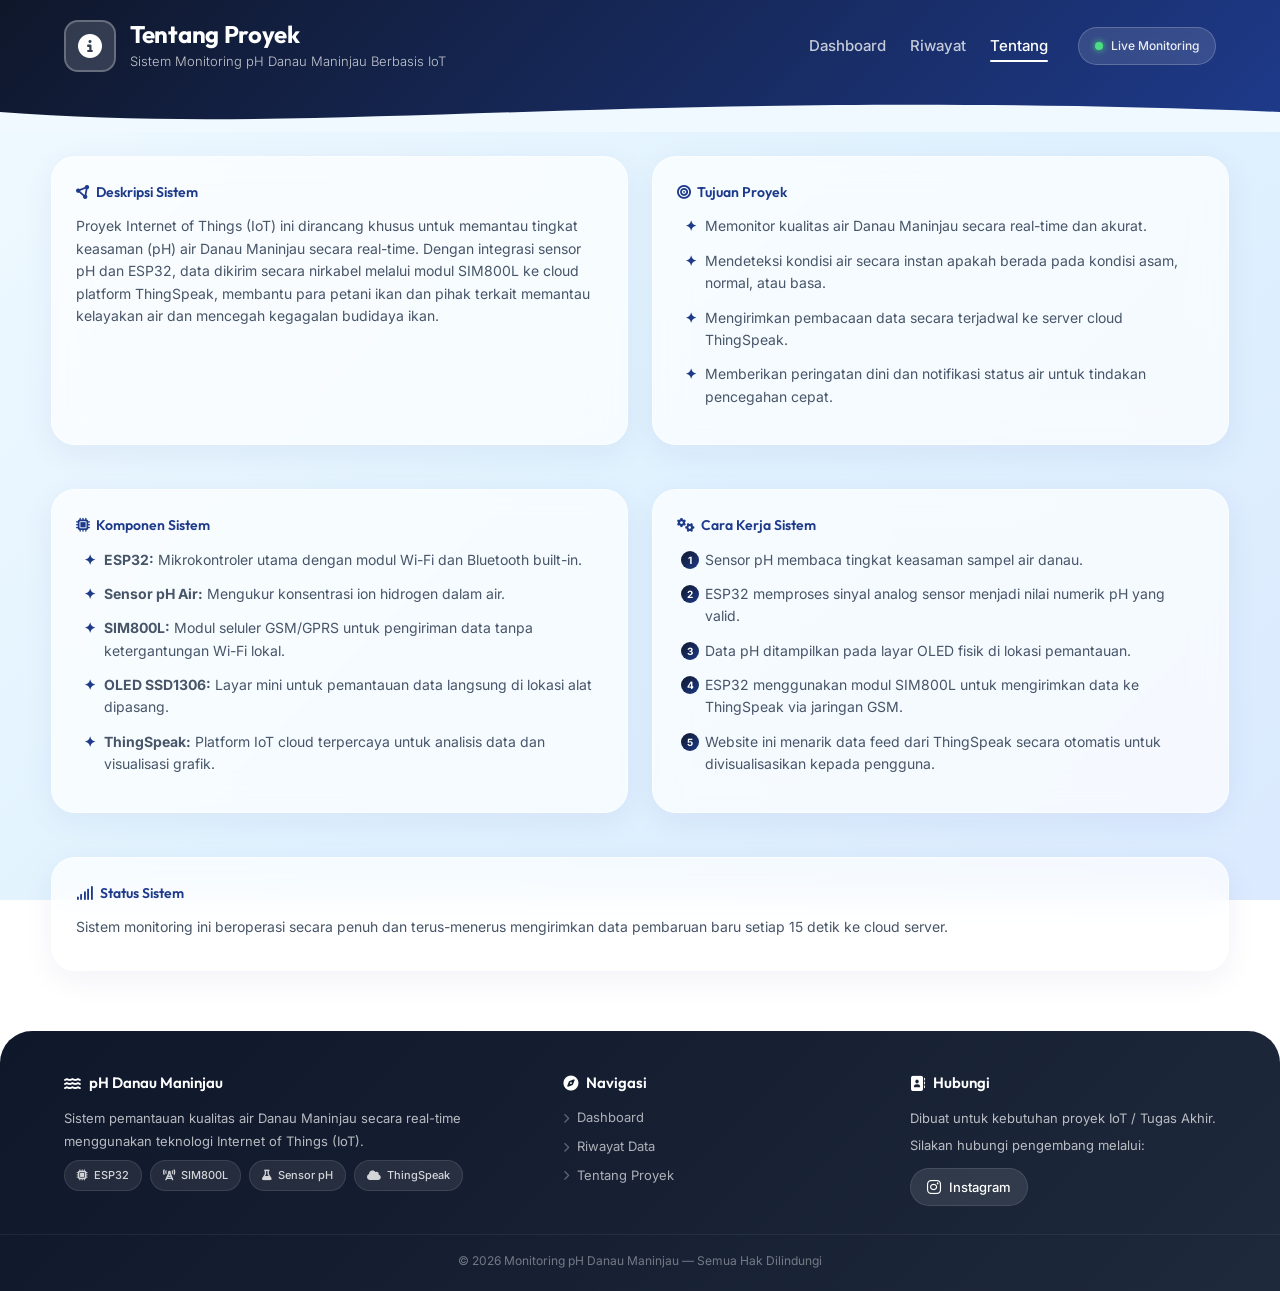
==== pages/about.html @ e3b7f842 "Add files via upload" ====
<!DOCTYPE html>
<html lang="id">

<head>
    <meta charset="UTF-8">
    <meta name="viewport" content="width=device-width, initial-scale=1.0">
    <title>About Project</title>

    <!-- CSS -->
    <link rel="stylesheet" href="../assets/css/style.css">

    <!-- FontAwesome Icons -->
    <link rel="stylesheet" href="https://cdnjs.cloudflare.com/ajax/libs/font-awesome/6.4.0/css/all.min.css">
</head>

<body>

    <!-- HEADER -->
    <header class="header">
        <div class="header-inner">
            <div class="header-brand">
                <div class="header-logo">
                    <i class="fa-solid fa-circle-info"></i>
                </div>
                <div class="header-text">
                    <h1>Tentang Proyek</h1>
                    <p>Sistem Monitoring pH Danau Maninjau Berbasis IoT</p>
                </div>
            </div>
            <nav class="top-nav">
                <a href="../index.html">Dashboard</a>
                <a href="history.html">Riwayat</a>
                <a href="about.html" class="active">Tentang</a>
            </nav>
            <div class="header-badge">
                <span class="pulse-dot"></span>
                Live Monitoring
            </div>
        </div>
        <div class="header-wave">
            <svg viewBox="0 0 1440 40" preserveAspectRatio="none" xmlns="http://www.w3.org/2000/svg">
                <path d="M0,20 C360,45 720,-5 1440,20 L1440,40 L0,40 Z" fill="#f0f9ff"/>
            </svg>
        </div>
    </header>

    <div class="container">

        <div class="about-grid">
            <!-- DESKRIPSI -->
            <div class="card">
                <h3><i class="fa-solid fa-circle-nodes" style="color: var(--primary);"></i> Deskripsi Sistem</h3>
                <p>
                    Proyek Internet of Things (IoT) ini dirancang khusus untuk memantau tingkat keasaman (pH) air Danau Maninjau secara real-time. Dengan integrasi sensor pH dan ESP32, data dikirim secara nirkabel melalui modul SIM800L ke cloud platform ThingSpeak, membantu para petani ikan dan pihak terkait memantau kelayakan air dan mencegah kegagalan budidaya ikan.
                </p>
            </div>

            <!-- TUJUAN -->
            <div class="card">
                <h3><i class="fa-solid fa-bullseye" style="color: var(--primary);"></i> Tujuan Proyek</h3>
                <ul>
                    <li>Memonitor kualitas air Danau Maninjau secara real-time dan akurat.</li>
                    <li>Mendeteksi kondisi air secara instan apakah berada pada kondisi asam, normal, atau basa.</li>
                    <li>Mengirimkan pembacaan data secara terjadwal ke server cloud ThingSpeak.</li>
                    <li>Memberikan peringatan dini dan notifikasi status air untuk tindakan pencegahan cepat.</li>
                </ul>
            </div>

            <!-- KOMPONEN -->
            <div class="card">
                <h3><i class="fa-solid fa-microchip" style="color: var(--primary);"></i> Komponen Sistem</h3>
                <ul>
                    <li><strong>ESP32:</strong> Mikrokontroler utama dengan modul Wi-Fi dan Bluetooth built-in.</li>
                    <li><strong>Sensor pH Air:</strong> Mengukur konsentrasi ion hidrogen dalam air.</li>
                    <li><strong>SIM800L:</strong> Modul seluler GSM/GPRS untuk pengiriman data tanpa ketergantungan Wi-Fi lokal.</li>
                    <li><strong>OLED SSD1306:</strong> Layar mini untuk pemantauan data langsung di lokasi alat dipasang.</li>
                    <li><strong>ThingSpeak:</strong> Platform IoT cloud terpercaya untuk analisis data dan visualisasi grafik.</li>
                </ul>
            </div>

            <!-- CARA KERJA -->
            <div class="card">
                <h3><i class="fa-solid fa-gears" style="color: var(--primary);"></i> Cara Kerja Sistem</h3>
                <ol>
                    <li>Sensor pH membaca tingkat keasaman sampel air danau.</li>
                    <li>ESP32 memproses sinyal analog sensor menjadi nilai numerik pH yang valid.</li>
                    <li>Data pH ditampilkan pada layar OLED fisik di lokasi pemantauan.</li>
                    <li>ESP32 menggunakan modul SIM800L untuk mengirimkan data ke ThingSpeak via jaringan GSM.</li>
                    <li>Website ini menarik data feed dari ThingSpeak secara otomatis untuk divisualisasikan kepada pengguna.</li>
                </ol>
            </div>

            <!-- STATUS -->
            <div class="card">
                <h3><i class="fa-solid fa-signal" style="color: var(--primary);"></i> Status Sistem</h3>
                <p>
                    Sistem monitoring ini beroperasi secara penuh dan terus-menerus mengirimkan data pembaruan baru setiap 15 detik ke cloud server.
                </p>
            </div>
        </div>

    </div>

    <!-- FOOTER -->
    <footer class="footer">
        <div class="footer-content">
            <div class="footer-section">
                <h4><i class="fa-solid fa-water"></i> pH Danau Maninjau</h4>
                <p>Sistem pemantauan kualitas air Danau Maninjau secara real-time menggunakan teknologi Internet of Things (IoT).</p>
                <div class="footer-tech-stack">
                    <span class="footer-tech-tag"><i class="fa-solid fa-microchip"></i> ESP32</span>
                    <span class="footer-tech-tag"><i class="fa-solid fa-tower-cell"></i> SIM800L</span>
                    <span class="footer-tech-tag"><i class="fa-solid fa-flask"></i> Sensor pH</span>
                    <span class="footer-tech-tag"><i class="fa-solid fa-cloud"></i> ThingSpeak</span>
                </div>
            </div>
            <div class="footer-section">
                <h4><i class="fa-solid fa-compass"></i> Navigasi</h4>
                <ul class="footer-links">
                    <li><a href="../index.html"><i class="fa-solid fa-chevron-right"></i> Dashboard</a></li>
                    <li><a href="history.html"><i class="fa-solid fa-chevron-right"></i> Riwayat Data</a></li>
                    <li><a href="about.html"><i class="fa-solid fa-chevron-right"></i> Tentang Proyek</a></li>
                </ul>
            </div>
            <div class="footer-section">
                <h4><i class="fa-solid fa-address-book"></i> Hubungi</h4>
                <p>Dibuat untuk kebutuhan proyek IoT / Tugas Akhir.</p>
                <p>Silakan hubungi pengembang melalui:</p>
                <a href="https://instagram.com/username_anda_disini" target="_blank" class="footer-ig-btn">
                    <i class="fa-brands fa-instagram"></i> Instagram
                </a>
            </div>
        </div>
        <div class="footer-bottom">
            <p>© 2026 Monitoring pH Danau Maninjau — Semua Hak Dilindungi</p>
        </div>
    </footer>

    <!-- FLOATING BOTTOM NAVIGATION BAR -->
    <nav class="bottom-nav">
        <a href="../index.html" class="bottom-nav-item">
            <i class="fa-solid fa-chart-simple"></i>
            <span>Dashboard</span>
        </a>
        <a href="history.html" class="bottom-nav-item">
            <i class="fa-solid fa-clock-rotate-left"></i>
            <span>Riwayat</span>
        </a>
        <a href="about.html" class="bottom-nav-item active">
            <i class="fa-solid fa-circle-info"></i>
            <span>Tentang</span>
        </a>
    </nav>

</body>

</html>
---- assets/css/style.css ----
@import url('https://fonts.googleapis.com/css2?family=Inter:wght@300;400;500;600;700&family=Outfit:wght@400;500;600;700;800&display=swap');

/* ==========================================================================
   DESIGN VARIABLES
   ========================================================================== */
:root {
    --primary: #1e3a8a;
    --primary-gradient: linear-gradient(135deg, #0f172a 0%, #1e3a8a 100%);
    --bg-gradient: linear-gradient(135deg, #f0f9ff 0%, #e0f2fe 50%, #dbeafe 100%);
    --text-main: #0f172a;
    --text-muted: #475569;
    --card-bg: rgba(255, 255, 255, 0.7);
    --card-border: rgba(255, 255, 255, 0.6);
    --card-shadow: 0 8px 32px 0 rgba(31, 38, 135, 0.06);

    --success: #10b981;
    --success-bg: rgba(16, 185, 129, 0.15);
    --success-border: rgba(16, 185, 129, 0.2);
    --success-text: #065f46;

    --warning: #f59e0b;
    --warning-bg: rgba(245, 158, 11, 0.15);
    --warning-border: rgba(245, 158, 11, 0.2);
    --warning-text: #92400e;

    --danger: #ef4444;
    --danger-bg: rgba(239, 68, 68, 0.15);
    --danger-border: rgba(239, 68, 68, 0.2);
    --danger-text: #991b1b;
}

/* ==========================================================================
   RESET & BASE STYLES
   ========================================================================== */
* {
    margin: 0;
    padding: 0;
    box-sizing: border-box;
    font-family: 'Inter', sans-serif;
}

body {
    min-height: 100vh;
    background: var(--bg-gradient);
    background-attachment: fixed;
    color: var(--text-main);
    padding-bottom: 0;
    line-height: 1.6;
}

h1, h2, h3, h4, h5, h6 {
    font-family: 'Outfit', sans-serif;
    font-weight: 700;
}

/* ==========================================================================
   HEADER — MODERN TOPBAR WITH WAVE
   ========================================================================== */
.header {
    background: var(--primary-gradient);
    padding: 0;
    color: white;
    position: relative;
    overflow: hidden;
}

.header-inner {
    display: flex;
    align-items: center;
    gap: 30px;
    padding: 20px 5% 20px 5%;
    position: relative;
    z-index: 2;
}

.header-brand {
    display: flex;
    align-items: center;
    gap: 14px;
    margin-right: auto;
}

.header-logo {
    width: 48px;
    height: 48px;
    background: rgba(255, 255, 255, 0.15);
    border: 2px solid rgba(255, 255, 255, 0.25);
    border-radius: 14px;
    display: flex;
    align-items: center;
    justify-content: center;
    font-size: 22px;
    flex-shrink: 0;
    backdrop-filter: blur(8px);
}

.header-text h1 {
    font-family: 'Outfit', sans-serif;
    font-size: 20px;
    font-weight: 700;
    letter-spacing: -0.3px;
    margin: 0;
    line-height: 1.2;
}

.header-text p {
    font-size: 12px;
    opacity: 0.75;
    font-weight: 300;
    margin: 2px 0 0 0;
}

.header-badge {
    display: none;
    align-items: center;
    gap: 8px;
    background: rgba(255, 255, 255, 0.12);
    border: 1px solid rgba(255, 255, 255, 0.2);
    backdrop-filter: blur(8px);
    padding: 8px 16px;
    border-radius: 30px;
    font-size: 12px;
    font-weight: 500;
    color: rgba(255, 255, 255, 0.9);
}

.header-badge .pulse-dot {
    width: 8px;
    height: 8px;
    background: #4ade80;
    border-radius: 50%;
    animation: pulse 2s ease-in-out infinite;
    box-shadow: 0 0 6px #4ade80;
}

@keyframes pulse {
    0%, 100% { opacity: 1; transform: scale(1); }
    50% { opacity: 0.5; transform: scale(0.8); }
}

/* Wave bottom decoration */
.header-wave {
    display: block;
    width: 100%;
    height: 40px;
    position: relative;
    z-index: 1;
}

.header-wave svg {
    display: block;
    width: 100%;
    height: 100%;
}

/* ==========================================================================
   CONTAINER
   ========================================================================== */
.container {
    width: 92%;
    max-width: 1200px;
    margin: 20px auto 40px auto;
    position: relative;
    z-index: 10;
}

/* ==========================================================================
   CARDS & CONTAINERS (GLASSMORPHISM)
   ========================================================================== */
.card,
.chart-container,
.table-container {
    background: var(--card-bg);
    backdrop-filter: blur(16px);
    -webkit-backdrop-filter: blur(16px);
    border: 1px solid var(--card-border);
    border-radius: 20px; /* slightly smaller radius */
    padding: 16px; /* Reduced padding for mobile */
    box-shadow: var(--card-shadow);
    transition: all 0.3s cubic-bezier(0.4, 0, 0.2, 1);
    margin-bottom: 20px;
}

.card:hover {
    transform: translateY(-4px);
    box-shadow: 0 12px 40px 0 rgba(31, 38, 135, 0.1);
    border-color: rgba(255, 255, 255, 0.8);
}

.card h3,
.chart-container h3,
.table-container h3 {
    font-family: 'Outfit', sans-serif;
    color: var(--primary);
    font-size: 14px; /* Reduced for 2-column mobile view */
    font-weight: 600;
    margin-bottom: 12px;
    display: flex;
    align-items: center;
    gap: 6px;
}

/* ==========================================================================
   GRID SYSTEM (MOBILE: 2 COLUMNS)
   ========================================================================== */
.grid {
    display: grid;
    grid-template-columns: repeat(2, 1fr);
    gap: 12px;
    margin-bottom: 20px;
}

/* ==========================================================================
   MONITORING STATS
   ========================================================================== */
.ph-value {
    font-family: 'Outfit', sans-serif;
    font-size: 42px; /* Reduced for mobile */
    text-align: center;
    font-weight: 800;
    background: var(--primary-gradient);
    -webkit-background-clip: text;
    -webkit-text-fill-color: transparent;
    margin: 4px 0;
    filter: drop-shadow(0 2px 8px rgba(2, 132, 199, 0.1));
}

.status {
    text-align: center;
    font-size: 18px; /* Reduced for mobile */
    font-family: 'Outfit', sans-serif;
    font-weight: 800;
    padding: 8px;
    border-radius: 12px;
    margin: 4px 0;
    letter-spacing: 1px;
    box-shadow: inset 0 2px 4px rgba(0, 0, 0, 0.05);
}

.status.aman {
    background: var(--success-bg);
    color: var(--success);
    border: 1px solid var(--success-border);
}

.status.waspada {
    background: var(--warning-bg);
    color: var(--warning);
    border: 1px solid var(--warning-border);
}

.status.bahaya {
    background: var(--danger-bg);
    color: var(--danger);
    border: 1px solid var(--danger-border);
}

.info-box {
    text-align: center;
    padding: 8px 0;
}

.info-box p {
    font-size: 13px; /* Reduced for mobile */
    font-weight: 600;
    color: var(--text-main);
}

/* ==========================================================================
   ALERT BOX
   ========================================================================== */
.alert {
    padding: 14px 20px;
    border-radius: 16px;
    margin-bottom: 20px;
    font-size: 14px;
    font-weight: 600;
    display: flex;
    align-items: center;
    gap: 10px;
    animation: slideIn 0.5s ease-out;
}

@keyframes slideIn {
    from { transform: translateY(-10px); opacity: 0; }
    to { transform: translateY(0); opacity: 1; }
}

.alert-success {
    background: var(--success-bg);
    color: var(--success-text);
    border: 1px solid var(--success-border);
}

.alert-warning {
    background: var(--warning-bg);
    color: var(--warning-text);
    border: 1px solid var(--warning-border);
}

.alert-danger {
    background: var(--danger-bg);
    color: var(--danger-text);
    border: 1px solid var(--danger-border);
}

/* ==========================================================================
   CHART — NO absolute positioning, use proper flow layout
   ========================================================================== */
.chart-container {
    position: relative;
    width: 100%;
    overflow: hidden;
}

.chart-wrapper {
    position: relative;
    width: 100%;
    height: 280px;
}

.chart-wrapper canvas {
    display: block;
    width: 100% !important;
    height: 100% !important;
}

/* ==========================================================================
   TABLE
   ========================================================================== */
.table-container {
    overflow-x: auto;
    -webkit-overflow-scrolling: touch;
}

table {
    width: 100%;
    border-collapse: separate;
    border-spacing: 0;
    margin-top: 10px;
}

th {
    background: rgba(2, 132, 199, 0.08);
    color: var(--primary);
    font-family: 'Outfit', sans-serif;
    font-weight: 600;
    font-size: 13px;
    padding: 12px 14px;
    text-align: center;
    border-bottom: 2px solid rgba(2, 132, 199, 0.15);
    white-space: nowrap;
}

th:first-child { border-top-left-radius: 12px; border-bottom-left-radius: 12px; }
th:last-child { border-top-right-radius: 12px; border-bottom-right-radius: 12px; }

td {
    padding: 12px 14px;
    text-align: center;
    font-size: 13px;
    color: var(--text-main);
    border-bottom: 1px solid rgba(0, 0, 0, 0.04);
}

tbody tr {
    transition: background 0.2s;
}

tbody tr:hover {
    background: rgba(2, 132, 199, 0.04);
}

tbody tr:last-child td {
    border-bottom: none;
}

/* ==========================================================================
   BADGES (STATUS IN TABLE)
   ========================================================================== */
.badge {
    display: inline-flex;
    align-items: center;
    justify-content: center;
    padding: 5px 12px;
    border-radius: 20px;
    font-size: 11px;
    font-weight: 700;
    letter-spacing: 0.5px;
}

.badge-aman {
    background: var(--success);
    color: white;
    box-shadow: 0 4px 10px rgba(16, 185, 129, 0.2);
}

.badge-waspada {
    background: var(--warning);
    color: white;
    box-shadow: 0 4px 10px rgba(245, 158, 11, 0.2);
}

.badge-bahaya {
    background: var(--danger);
    color: white;
    box-shadow: 0 4px 10px rgba(239, 68, 68, 0.2);
}

/* ==========================================================================
   ABOUT PAGE LIST, STYLING & GRID
   ========================================================================== */
.about-grid {
    display: flex;
    flex-direction: column;
    gap: 16px;
}

.card p {
    font-size: 14px;
    color: var(--text-muted);
    margin-bottom: 8px;
}

.card ul, .card ol {
    list-style: none;
    margin-top: 10px;
}

.card ul li, .card ol li {
    position: relative;
    padding-left: 28px;
    margin-bottom: 12px;
    font-size: 14px;
    color: var(--text-muted);
}

.card ul li::before {
    content: '✦';
    position: absolute;
    left: 8px;
    color: var(--primary);
    font-weight: bold;
}

.card ol {
    counter-reset: my-counter;
}

.card ol li::before {
    counter-increment: my-counter;
    content: counter(my-counter);
    position: absolute;
    left: 4px;
    top: 2px;
    width: 18px;
    height: 18px;
    background: var(--primary-gradient);
    color: white;
    border-radius: 50%;
    font-size: 10px;
    font-weight: bold;
    display: flex;
    align-items: center;
    justify-content: center;
}

/* ==========================================================================
   BOTTOM NAVIGATION BAR (MOBILE DOCK)
   ========================================================================== */
/* Hide top-nav on mobile by default */
.top-nav {
    display: none;
}

.bottom-nav {
    position: fixed;
    bottom: 12px;
    left: 50%;
    transform: translateX(-50%);
    width: 92%;
    max-width: 420px;
    height: 64px;
    background: rgba(255, 255, 255, 0.88);
    backdrop-filter: blur(20px) saturate(180%);
    -webkit-backdrop-filter: blur(20px) saturate(180%);
    border: 1px solid rgba(255, 255, 255, 0.5);
    border-radius: 32px;
    display: flex;
    justify-content: space-around;
    align-items: center;
    z-index: 1000;
    box-shadow: 0 8px 30px rgba(15, 23, 42, 0.12);
    padding: 0 8px;
}

.bottom-nav-item {
    display: flex;
    flex-direction: column;
    align-items: center;
    justify-content: center;
    text-decoration: none;
    color: var(--text-muted);
    font-size: 10px;
    font-weight: 500;
    transition: all 0.2s ease;
    width: 60px;
    height: 100%;
    border-radius: 20px;
    gap: 3px;
}

.bottom-nav-item i {
    font-size: 18px;
    transition: transform 0.2s ease;
}

.bottom-nav-item:hover { color: var(--primary); }
.bottom-nav-item:hover i { transform: translateY(-2px); }
.bottom-nav-item.active { color: var(--primary); font-weight: 700; }
.bottom-nav-item.active i { transform: scale(1.1); }

/* ==========================================================================
   FOOTER — RICH MULTI-SECTION
   ========================================================================== */
.footer {
    background: linear-gradient(135deg, #0f172a 0%, #1e293b 100%);
    color: rgba(255, 255, 255, 0.7);
    margin-top: 40px;
    border-radius: 24px 24px 0 0;
    overflow: hidden;
    padding-bottom: 90px; /* Extends dark background behind mobile bottom nav */
}

.footer-wave {
    display: block;
    width: 100%;
    height: 30px;
}

.footer-wave svg {
    display: block;
    width: 100%;
    height: 100%;
}

.footer-content {
    display: grid;
    grid-template-columns: 1fr;
    gap: 24px;
    padding: 30px 5% 20px 5%;
}

.footer-section h4 {
    font-family: 'Outfit', sans-serif;
    color: white;
    font-size: 15px;
    font-weight: 600;
    margin-bottom: 12px;
    display: flex;
    align-items: center;
    gap: 8px;
}

.footer-section p {
    font-size: 13px;
    line-height: 1.7;
    margin-bottom: 6px;
}

.footer-tech-stack {
    display: flex;
    flex-wrap: wrap;
    gap: 8px;
    margin-top: 8px;
}

.footer-tech-tag {
    display: inline-flex;
    align-items: center;
    gap: 6px;
    background: rgba(255, 255, 255, 0.08);
    border: 1px solid rgba(255, 255, 255, 0.1);
    padding: 6px 12px;
    border-radius: 20px;
    font-size: 11px;
    font-weight: 500;
    color: rgba(255, 255, 255, 0.8);
    transition: all 0.2s;
}

.footer-tech-tag:hover {
    background: rgba(255, 255, 255, 0.15);
    transform: translateY(-1px);
}

.footer-links {
    list-style: none;
    margin: 0;
    padding: 0;
}

.footer-links li {
    margin-bottom: 8px;
    padding-left: 0;
}

.footer-links li::before {
    display: none;
}

.footer-links a {
    color: rgba(255, 255, 255, 0.65);
    text-decoration: none;
    font-size: 13px;
    display: flex;
    align-items: center;
    gap: 8px;
    transition: all 0.2s;
}

.footer-links a:hover {
    color: white;
    transform: translateX(4px);
}

.footer-links a i {
    font-size: 10px;
    opacity: 0.5;
}

.footer-bottom {
    text-align: center;
    padding: 16px 5%;
    border-top: 1px solid rgba(255, 255, 255, 0.06);
    font-size: 12px;
    color: rgba(255, 255, 255, 0.4);
}

.footer-bottom a {
    color: rgba(255, 255, 255, 0.6);
    text-decoration: none;
}

.footer p {
    margin-bottom: 4px;
}

.footer-ig-btn {
    display: inline-flex;
    align-items: center;
    gap: 8px;
    background: rgba(255, 255, 255, 0.1);
    color: white;
    text-decoration: none;
    padding: 8px 16px;
    border-radius: 20px;
    margin-top: 8px;
    font-size: 13px;
    font-weight: 500;
    transition: all 0.2s;
    border: 1px solid rgba(255, 255, 255, 0.1);
}

.footer-ig-btn:hover {
    background: linear-gradient(45deg, #f09433 0%, #e6683c 25%, #dc2743 50%, #cc2366 75%, #bc1888 100%);
    border-color: transparent;
    transform: translateY(-2px);
    box-shadow: 0 4px 12px rgba(220, 39, 67, 0.3);
}

.footer-ig-btn i {
    font-size: 16px;
}

/* ==========================================================================
   DASHBOARD SPLIT LAYOUT (SCOPED TO DASHBOARD PAGES ONLY)
   ========================================================================== */
.dashboard-layout {
    display: flex;
    flex-direction: column;
    gap: 0;
}

.dashboard-sidebar {
    width: 100%;
}

.dashboard-main {
    width: 100%;
}

/* ==========================================================================

   ██████  ███████ ███████ ██   ██ ████████  ██████  ██████
   ██   ██ ██      ██      ██  ██     ██    ██    ██ ██   ██
   ██   ██ █████   ███████ █████      ██    ██    ██ ██████
   ██   ██ ██           ██ ██  ██     ██    ██    ██ ██
   ██████  ███████ ███████ ██   ██    ██     ██████  ██

   DESKTOP LAYOUT (≥ 1024px)
   ========================================================================== */
@media (min-width: 1024px) {
    body {
        padding-bottom: 0; /* Remove padding so footer touches the bottom */
    }

    /* ------------------------------------------------------------------
       HEADER: DESKTOP ENHANCEMENTS
       ------------------------------------------------------------------ */
    .header-text h1 {
        font-size: 24px;
    }

    .header-text p {
        font-size: 13px;
    }

    .header-logo {
        width: 52px;
        height: 52px;
        font-size: 24px;
    }

    .header-badge {
        display: flex;
    }

    /* ------------------------------------------------------------------
       TOP NAVIGATION BAR (DESKTOP ONLY)
       ------------------------------------------------------------------ */
    /* Hide the mobile bottom nav */
    .bottom-nav {
        display: none !important;
    }

    /* Style the new top nav inside the header */
    .top-nav {
        display: flex;
        align-items: center;
        gap: 24px;
    }

    .top-nav a {
        text-decoration: none;
        color: rgba(255, 255, 255, 0.75);
        font-size: 15px;
        font-weight: 500;
        padding: 4px 0;
        position: relative;
        transition: color 0.3s ease;
    }

    .top-nav a::after {
        content: '';
        position: absolute;
        bottom: 0;
        left: 0;
        width: 0%;
        height: 2px;
        background: white;
        transition: width 0.3s ease;
        border-radius: 2px;
    }

    .top-nav a:hover, .top-nav a.active {
        color: white;
    }

    .top-nav a:hover::after, .top-nav a.active::after {
        width: 100%;
    }

    /* ------------------------------------------------------------------
       CONTAINER WIDENS ON DESKTOP
       ------------------------------------------------------------------ */
    .container {
        max-width: 1300px;
        margin-top: 24px;
    }

    /* ------------------------------------------------------------------
       DASHBOARD STACKED LAYOUT: 2x2 GRID ON TOP, CHART BELOW
       ------------------------------------------------------------------ */
    .dashboard-layout {
        display: flex;
        flex-direction: column;
        gap: 24px;
        margin-bottom: 24px;
    }

    /* Sidebar: 4 cards arranged in a 2x2 grid */
    .dashboard-sidebar .grid {
        display: grid;
        grid-template-columns: repeat(2, 1fr);
        gap: 24px;
        margin-bottom: 0;
    }

    .dashboard-sidebar .card {
        margin-bottom: 0;
        padding: 24px;
    }

    .dashboard-sidebar .ph-value {
        font-size: 56px;
    }

    .dashboard-sidebar .status {
        font-size: 24px;
    }

    .dashboard-sidebar .info-box p {
        font-size: 16px;
    }

    /* Main: alert + chart stack vertically filling the screen width */
    .dashboard-main {
        display: flex;
        flex-direction: column;
        gap: 24px;
    }

    .dashboard-main .alert {
        margin-bottom: 0;
    }

    .dashboard-main .chart-container {
        margin-bottom: 0;
        width: 100%;
    }

    .dashboard-main .chart-wrapper {
        height: 500px; /* Made the chart very large on desktop */
    }

    /* ------------------------------------------------------------------
       TABLE: FULL WIDTH BELOW THE SPLIT LAYOUT
       ------------------------------------------------------------------ */
    .table-container {
        margin-top: 0;
    }

    /* ------------------------------------------------------------------
       ABOUT / HISTORY PAGES: CENTERED, READABLE COLUMN
       ------------------------------------------------------------------ */
    .container > .card {
        max-width: 800px;
        margin-left: auto;
        margin-right: auto;
    }

    .about-grid {
        display: grid;
        grid-template-columns: repeat(2, 1fr);
        gap: 24px;
        align-items: stretch;
    }

    /* Make the last odd item (5th item) span 2 columns to look neat */
    .about-grid .card:last-child:nth-child(odd) {
        grid-column: 1 / -1;
    }

    /* Restore larger padding for desktop */
    .card,
    .chart-container,
    .table-container {
        padding: 24px;
        border-radius: 24px;
    }

    /* ------------------------------------------------------------------
       FOOTER: DESKTOP 3-COLUMN GRID
       ------------------------------------------------------------------ */
    .footer-content {
        grid-template-columns: 1.5fr 1fr 1fr;
        gap: 40px;
        padding: 40px 5% 28px 5%;
    }

    .footer {
        border-radius: 32px 32px 0 0;
        padding-bottom: 0; /* Reset for desktop since there's no bottom nav */
    }
}

/* ==========================================================================

   ███    ███  ██████  ██████  ██ ██      ███████
   ████  ████ ██    ██ ██   ██ ██ ██      ██
   ██ ████ ██ ██    ██ ██████  ██ ██      █████
   ██  ██  ██ ██    ██ ██   ██ ██ ██      ██
   ██      ██  ██████  ██████  ██ ███████ ███████

   SMALL MOBILE (≤ 480px)
   ========================================================================== */
@media (max-width: 480px) {
    .header {
        padding: 28px 16px 42px 16px;
        border-bottom-left-radius: 20px;
        border-bottom-right-radius: 20px;
    }

    .header h1 {
        font-size: 20px;
    }

    .header p {
        font-size: 12px;
    }

    .container {
        width: 95%;
        margin-top: -18px;
    }

    .card,
    .chart-container,
    .table-container {
        padding: 14px;
        border-radius: 18px;
        margin-bottom: 14px;
    }

    .ph-value {
        font-size: 42px;
    }

    .status {
        font-size: 18px;
        padding: 8px;
    }

    .chart-wrapper {
        height: 220px;
    }

    .alert {
        font-size: 13px;
        padding: 12px 14px;
    }
}
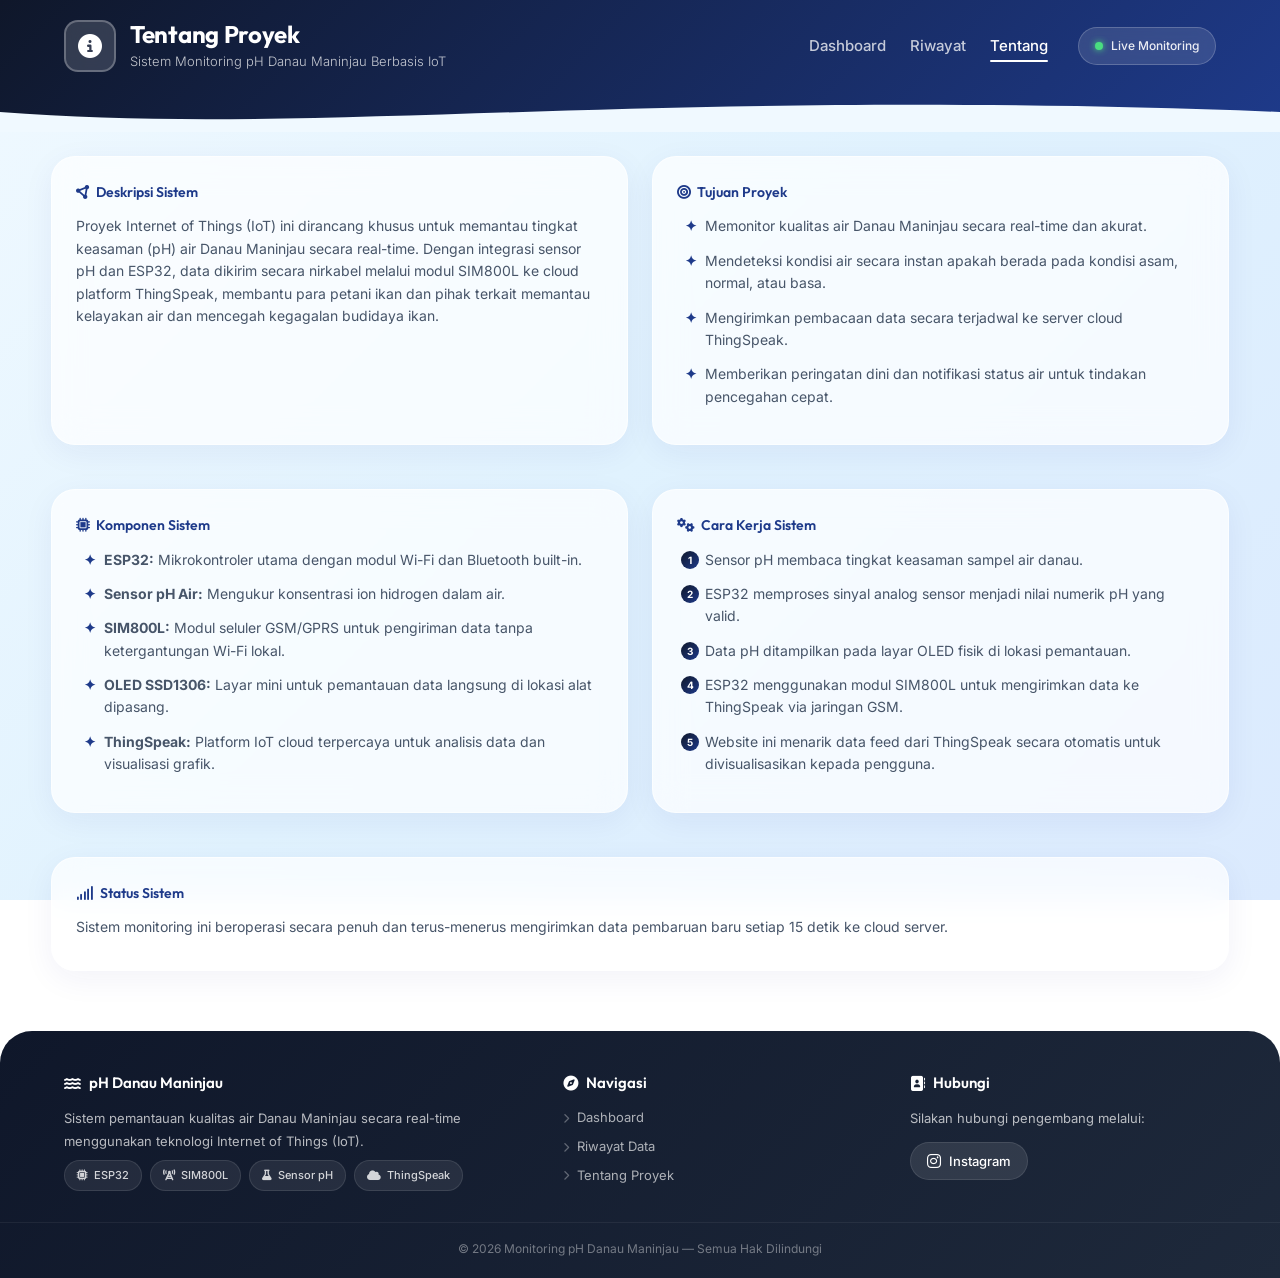
==== commit 3c6f5aa6: "Remove project description from about page Removed the project description from the footer." ====
--- a/pages/about.html
+++ b/pages/about.html
@@ -124,9 +124,12 @@
             </div>
             <div class="footer-section">
                 <h4><i class="fa-solid fa-address-book"></i> Hubungi</h4>
-                <p>Dibuat untuk kebutuhan proyek IoT / Tugas Akhir.</p>
                 <p>Silakan hubungi pengembang melalui:</p>
-                <a href="https://instagram.com/username_anda_disini" target="_blank" class="footer-ig-btn">
+                <a
+                  href="https://www.instagram.com/pkm.mi23?igsh=MWdkNXlsc2R2djYzMA=="
+                  target="_blank"
+                  class="footer-ig-btn"
+                >
                     <i class="fa-brands fa-instagram"></i> Instagram
                 </a>
             </div>
@@ -154,4 +157,4 @@
 
 </body>
 
-</html>+</html>
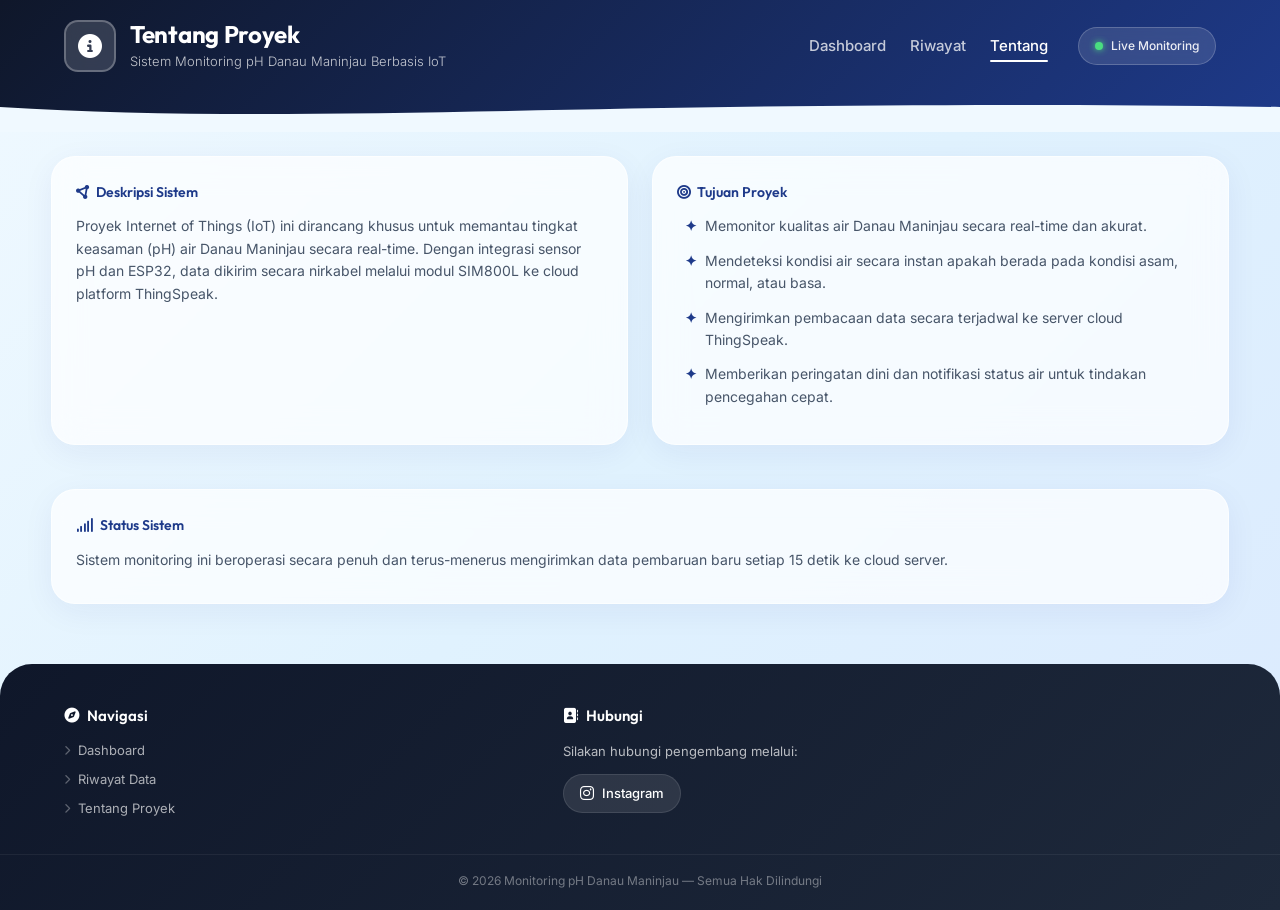
==== commit 2d2c3eab: "Simplify content on about.html Removed detailed component and workflow descriptions from the about p" ====
--- a/pages/about.html
+++ b/pages/about.html
@@ -11,6 +11,11 @@
 
     <!-- FontAwesome Icons -->
     <link rel="stylesheet" href="https://cdnjs.cloudflare.com/ajax/libs/font-awesome/6.4.0/css/all.min.css">
+
+    <!-- PWA -->
+    <link rel="manifest" href="../manifest.json">
+    <meta name="theme-color" content="#1e3a8a">
+    <link rel="apple-touch-icon" href="../assets/img/icon.svg">
 </head>
 
 <body>
@@ -39,7 +44,7 @@
         </div>
         <div class="header-wave">
             <svg viewBox="0 0 1440 40" preserveAspectRatio="none" xmlns="http://www.w3.org/2000/svg">
-                <path d="M0,20 C360,45 720,-5 1440,20 L1440,40 L0,40 Z" fill="#f0f9ff"/>
+                <path d="M0,15 C360,35 720,5 1440,15 L1440,40 L0,40 Z" fill="#f0f9ff"/>
             </svg>
         </div>
     </header>
@@ -51,7 +56,7 @@
             <div class="card">
                 <h3><i class="fa-solid fa-circle-nodes" style="color: var(--primary);"></i> Deskripsi Sistem</h3>
                 <p>
-                    Proyek Internet of Things (IoT) ini dirancang khusus untuk memantau tingkat keasaman (pH) air Danau Maninjau secara real-time. Dengan integrasi sensor pH dan ESP32, data dikirim secara nirkabel melalui modul SIM800L ke cloud platform ThingSpeak, membantu para petani ikan dan pihak terkait memantau kelayakan air dan mencegah kegagalan budidaya ikan.
+                    Proyek Internet of Things (IoT) ini dirancang khusus untuk memantau tingkat keasaman (pH) air Danau Maninjau secara real-time. Dengan integrasi sensor pH dan ESP32, data dikirim secara nirkabel melalui modul SIM800L ke cloud platform ThingSpeak.
                 </p>
             </div>
 
@@ -64,30 +69,6 @@
                     <li>Mengirimkan pembacaan data secara terjadwal ke server cloud ThingSpeak.</li>
                     <li>Memberikan peringatan dini dan notifikasi status air untuk tindakan pencegahan cepat.</li>
                 </ul>
-            </div>
-
-            <!-- KOMPONEN -->
-            <div class="card">
-                <h3><i class="fa-solid fa-microchip" style="color: var(--primary);"></i> Komponen Sistem</h3>
-                <ul>
-                    <li><strong>ESP32:</strong> Mikrokontroler utama dengan modul Wi-Fi dan Bluetooth built-in.</li>
-                    <li><strong>Sensor pH Air:</strong> Mengukur konsentrasi ion hidrogen dalam air.</li>
-                    <li><strong>SIM800L:</strong> Modul seluler GSM/GPRS untuk pengiriman data tanpa ketergantungan Wi-Fi lokal.</li>
-                    <li><strong>OLED SSD1306:</strong> Layar mini untuk pemantauan data langsung di lokasi alat dipasang.</li>
-                    <li><strong>ThingSpeak:</strong> Platform IoT cloud terpercaya untuk analisis data dan visualisasi grafik.</li>
-                </ul>
-            </div>
-
-            <!-- CARA KERJA -->
-            <div class="card">
-                <h3><i class="fa-solid fa-gears" style="color: var(--primary);"></i> Cara Kerja Sistem</h3>
-                <ol>
-                    <li>Sensor pH membaca tingkat keasaman sampel air danau.</li>
-                    <li>ESP32 memproses sinyal analog sensor menjadi nilai numerik pH yang valid.</li>
-                    <li>Data pH ditampilkan pada layar OLED fisik di lokasi pemantauan.</li>
-                    <li>ESP32 menggunakan modul SIM800L untuk mengirimkan data ke ThingSpeak via jaringan GSM.</li>
-                    <li>Website ini menarik data feed dari ThingSpeak secara otomatis untuk divisualisasikan kepada pengguna.</li>
-                </ol>
             </div>
 
             <!-- STATUS -->
@@ -104,16 +85,7 @@
     <!-- FOOTER -->
     <footer class="footer">
         <div class="footer-content">
-            <div class="footer-section">
-                <h4><i class="fa-solid fa-water"></i> pH Danau Maninjau</h4>
-                <p>Sistem pemantauan kualitas air Danau Maninjau secara real-time menggunakan teknologi Internet of Things (IoT).</p>
-                <div class="footer-tech-stack">
-                    <span class="footer-tech-tag"><i class="fa-solid fa-microchip"></i> ESP32</span>
-                    <span class="footer-tech-tag"><i class="fa-solid fa-tower-cell"></i> SIM800L</span>
-                    <span class="footer-tech-tag"><i class="fa-solid fa-flask"></i> Sensor pH</span>
-                    <span class="footer-tech-tag"><i class="fa-solid fa-cloud"></i> ThingSpeak</span>
-                </div>
-            </div>
+
             <div class="footer-section">
                 <h4><i class="fa-solid fa-compass"></i> Navigasi</h4>
                 <ul class="footer-links">
